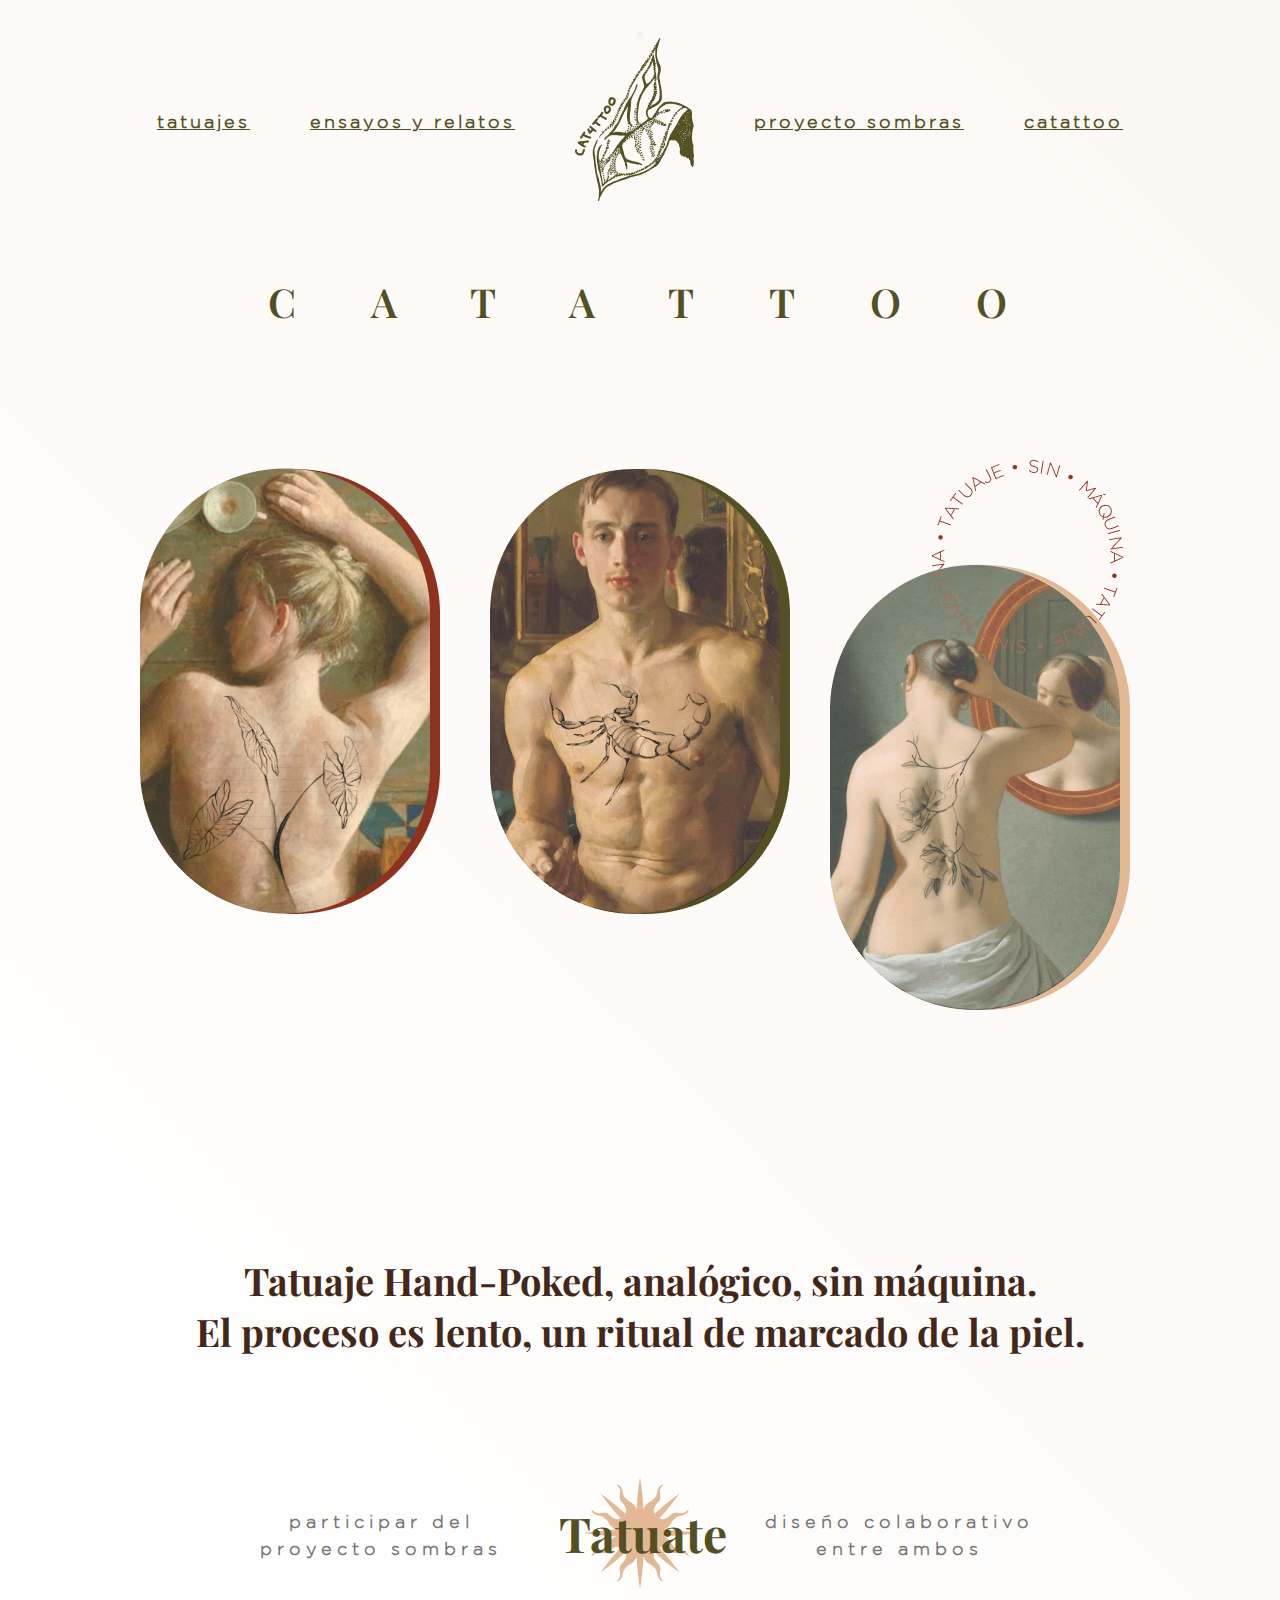
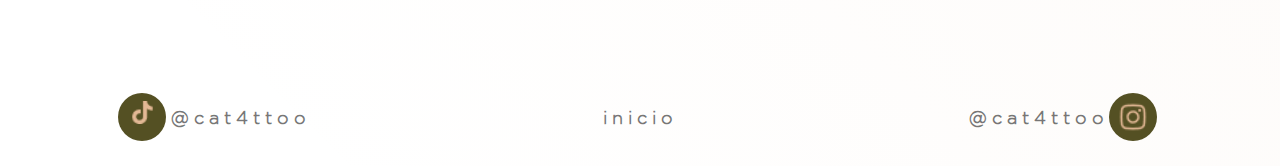
==== index.html @ f27d9f64 "prueba og" ====
<!DOCTYPE html>
<html lang="en">

<head>
    <meta charset="UTF-8">
    <meta http-equiv="X-UA-Compatible" content="IE=edge">
    <!-- OPEN GRAPH -->
    <meta property="og:title" content="Catattoo" />
    <meta property="og:description"
        content="Tatuaje Hand-Poked, analógico, sin máquina. El proceso es lento, un ritual de marcado de la piel." />
    <meta property="og:image" content="https://catattoo.netlify.app/images/logoPrincipal.png" />
    <meta property="og:url" content="https://catattoo.netlify.app/" />
    <!-- SEO -->
    <meta name="description"
        content="Tatuaje Hand-Poked, analógico, sin máquina.
        El proceso es lento, un ritual de marcado de la piel..">
    <meta name="keywords"
        content="tatuajes, handpoked, sin maquina, sombras, proyecto sombras, plantas, urbanismo, tattoo, plantas nativas, Catalina Santero, arboles">
    <meta name="viewport" content="width=device-width, initial-scale=1.0">
    <!-- B O O T S T R A P -->
    <link href="https://cdn.jsdelivr.net/npm/bootstrap@5.1.3/dist/css/bootstrap.min.css" rel="stylesheet"
        integrity="sha384-1BmE4kWBq78iYhFldvKuhfTAU6auU8tT94WrHftjDbrCEXSU1oBoqyl2QvZ6jIW3" crossorigin="anonymous">
    <link rel="shortcut icon" href="./images/group4.png" type="image/x-icon">
    <link rel="stylesheet" href="./styles/estilos.css">
    <title>Catattoo</title>
</head>

<body>
    <header class="header">
        <nav class="navbar navbar-expand-lg navbar-light">
            <div class="container-fluid">
                <!-- Se agrega div para poder centrar -->
                <div></div>
                <div class="navegacion">
                    <a class="navbar-brand" href="./index.html">
                        <img src="./images/logoPrincipal.png" alt="">
                    </a>
                </div>
                <button class="navbar-toggler menu" type="button" data-bs-toggle="collapse"
                    data-bs-target="#navbarNavDropdown" aria-controls="navbarNavDropdown" aria-expanded="false"
                    aria-label="Toggle navigation">
                    <span class="navbar-toggler-icon"></span>
                </button>
                <div class="collapse navbar-collapse " id="navbarNavDropdown">
                    <ul class="navbar-nav">
                        <li class="nav-item navUno">
                            <a class="nav-link" aria-current="page" href="./sections/tatuajes.html">tatuajes</a>
                            <img class="hover" src="./images/hover.png" alt="sol">
                        </li>
                        <li class="nav-item navUno">
                            <a class="nav-link" href="./sections/relatos.html">ensayos y relatos</a>
                            <img class="hover" src="./images/hover.png" alt="sol">
                        </li>
                        <li>
                            <a class="navbar-brand navLogo" href="index.html">
                                <img src="./images/logoPrincipal.png" alt="sol">
                            </a>
                        </li>
                        <li class="nav-item navUno">
                            <a class="nav-link" href="./sections/proyectosombras.html">proyecto sombras</a>
                            <img class="hover" src="./images/hover.png" alt="sol">
                        </li>
                        <li class="nav-item navUno">
                            <a class="nav-link" href="./sections/catatto.html">catattoo</a>
                            <img class="hover" src="./images/hover.png" alt="sol">
                        </li>
                    </ul>
                </div>
            </div>
        </nav>
    </header>
    <main>
        <h1>CATATTOO</h1>
        <section class="main__section">
            <div id="carouselExampleIndicators" class="carousel slide" data-bs-ride="carousel">
                <div class="carousel-indicators">
                    <button type="button" data-bs-target="#carouselExampleIndicators" data-bs-slide-to="0"
                        class="active" aria-current="true" aria-label="Slide 1"></button>
                    <button type="button" data-bs-target="#carouselExampleIndicators" data-bs-slide-to="1"
                        aria-label="Slide 2"></button>
                    <button type="button" data-bs-target="#carouselExampleIndicators" data-bs-slide-to="2"
                        aria-label="Slide 3"></button>
                </div>
                <div class="carousel-inner">
                    <div class="carousel-item active">
                        <div class="main__card2">
                            <img src="./images/main1.png" class="main__img" alt="catatto">
                        </div>
                    </div>
                    <div class="carousel-item">
                        <div class="main__card2">
                            <img src="./images/main2.png" class="main__img" alt="catatto">
                        </div>
                    </div>
                    <div class="carousel-item">
                        <div class="main__card2">
                            <img src="./images/main3.png" class="main__img" alt="catatto">
                        </div>
                    </div>
                </div>
                <button class="carousel-control-prev" type="button" data-bs-target="#carouselExampleIndicators"
                    data-bs-slide="prev">
                    <span class="carousel-control-prev-icon" aria-hidden="true"></span>
                    <span class="visually-hidden">Previous</span>
                </button>
                <button class="carousel-control-next" type="button" data-bs-target="#carouselExampleIndicators"
                    data-bs-slide="next">
                    <span class="carousel-control-next-icon" aria-hidden="true"></span>
                    <span class="visually-hidden">Next</span>
                </button>
            </div>
        </section>
        <div class="main__images">
            <div>
                <img class="imagen__home1" src="./images/main1.png" alt="tattoo1">
            </div>
            <div>
                <img class="imagen__home2" src="./images/main2.png" alt="tattoo2">
            </div>
            <img class="imagen__home3" src="./images/carousel3.png" alt="tattoo3">
        </div>
        <p class="main__texto texto">
            Tatuaje Hand-Poked, analógico, sin máquina. <br />
            El proceso es lento, un ritual de marcado de la piel.
        </p>
        <div class="main__subtitulos">
            <h2 class="subtitulo">participar del<br>proyecto sombras</h2>
            <div class="contenedor">
                <img src="./images/sol.png" alt="sol">
                <h2 class="texto--tatuate">Tatuate</h2>
            </div>
            <h2 class="subtitulo">diseño colaborativo<br>entre ambos</h2>
        </div>
    </main>
    <footer>
        <div class="footer__tiktok">
            <div>
                <a href="https://www.instagram.com/cat4ttoo/?hl=es"> <img src="./images/tiktok.png" alt="instagram"> </a>
            </div>
            <h2 class="subtitulo">@cat4ttoo</h2>
        </div>
        <div class="footer__home">
            <a class="subtitulo" href="index.html">inicio</a>
        </div>
        <div class="footer__instagram">
            <h2 class="subtitulo">@cat4ttoo</h2>
            <div>
                <a href="https://www.instagram.com/cat4ttoo/?hl=es"> <img src="./images/instagram.png" alt="instagram"> </a>
            </div>
        </div>
    </footer>
    <script src="https://cdn.jsdelivr.net/npm/bootstrap@5.1.3/dist/js/bootstrap.bundle.min.js"
        integrity="sha384-ka7Sk0Gln4gmtz2MlQnikT1wXgYsOg+OMhuP+IlRH9sENBO0LRn5q+8nbTov4+1p" crossorigin="anonymous">
    </script>
</body>

</html>
---- styles/estilos.css ----
@import url('https://fonts.googleapis.com/css2?family=Playfair+Display:wght@500&display=swap');

* {
    margin: 0;
    padding: 0;
}

@font-face {
    font-family: "gotham";
    src: url(../fonts/gotham.ttf);
    font-style: normal;
}

/* HEADER */


.header {
    display: flex;
    justify-content: center;
    padding: 20px 0;
}

.header nav div ul {
    display: flex;
    align-items: center;
}

.header nav div ul li {
    padding: 0 30px;
}

.nav-link {
    font-family: 'gotham';
    font-size: 18px;
    color: #545023;
    letter-spacing: 3px;
    font-weight: 600;
    z-index: 1;
}

.header nav div div ul li {
    display: flex;
    flex-direction: column;
    justify-content: center;
    align-items: center;
}

.hover {
    display: none;
}

.navUno:hover>img {
    display: block;
    position: absolute;
    padding-top: 50px;
}

/* MAIN */

.navegacion {
    display: none;
}

h1 {
    font-family: 'Playfair Display', serif;
    ;
    color: #545023;
    font-size: 40px;
    text-align: center;
    letter-spacing: 75px;
    margin-top: 50px;
    margin-left: 70px;
    font-weight: 600;
}

body {
    text-align: center;
    background: rgb(255, 255, 255);
    background: linear-gradient(45deg, rgba(255, 255, 255, 0) 10%, rgba(227, 184, 149, 0.1) 90%);
}


.main__images {
    display: flex;
    justify-content: center;
    align-items: center;
    margin-top: -50px;
}

.main__images div {
    height: 697px;
    width: 320px;
    padding-top: 190px;
    margin-right: 30px;
}

.main__texto {
    margin-left: auto;
    margin-right: auto;
    margin: 90px 15px 0 15px;
}

.texto {
    font-family: 'Playfair Display', serif;
    color: #442719;
    font-size: 38px;
    text-align: center;
    font-weight: bold;
}

.main__subtitulos {
    display: flex;
    justify-content: center;
    align-items: center;
    margin-top: 120px;
}

.main__subtitulos .subtitulo {
    width: 405px;
}

.subtitulo {
    font-family: "gotham";
    color: #0000008c;
    font-size: 18px;
    font-weight: 600;
    text-align: center;
    letter-spacing: 5px;
    line-height: 1.5;
}

.contenedor {
    position: relative;
    text-align: center;
}

.texto--tatuate {
    font-family: 'Playfair Display', serif;
    color: #545023;
    font-size: 3em;
    font-weight: bold;
    position: absolute;
    top: 24px;
    left: -25px;
}

/* CAROUSEL */

.carousel {
    display: none;
}

.carousel-indicators [data-bs-target] {
    border-radius: 100%;
    height: 20px;
    width: 20px;
    background-color: #D9D9D9;
}

.carousel-indicators .active {
    background-color: #8F311F;
}

.carousel-indicators {
    top: 480px;
}

.carousel-control-next-icon,
.carousel-control-prev-icon {
    display: none;
}

.carousel-inner {
    margin-top: 70px;
}

/* FOOTER SEBAS */

footer {
    margin-bottom: 0;
    margin-top: 100px;
    padding-bottom: 25px;
    display: flex;
    justify-content: space-between;
}

a:hover {
    color: #000000b3;
}

footer div {
    width: 311px;
}

footer div a {
    text-decoration: none;
}

.footer__home {
    display: flex;
    justify-content: center;
    align-items: center;
}

.footer__instagram {
    display: flex;
    justify-content: start;
    align-items: center;
}

.footer__instagram img {
    width: 32px;
    height: 32px;
    position: relative;
    top: 8px;
}

.footer__instagram div {
    height: 48px;
    width: 48px;
    background-color: #545023;
    border-radius: 100%;
}

.footer__tiktok {
    display: flex;
    justify-content: end;
    align-items: center;
}

.footer__tiktok img {
    width: 23px;
    height: 23px;
    position: relative;
    top: 8px;
}

.footer__tiktok div {
    height: 48px;
    width: 48px;
    background-color: #545023;
    border-radius: 100%;
    margin-right: 5px;
}

/* SECCIÓN CATTATOO */

.catattoo {
    display: flex;
    align-items: flex-start;
    justify-content: center;
    margin: 70px 0 230px;
}

.catattoo div {
    width: 500px;
    margin-top: 40px;
}

.catattoo div img {
    width: 340px;
}

.catattoo div h1 {
    display: flex;
    letter-spacing: 10px;
    margin-top: 0;
    font-family: 'Playfair Display', serif;
}

.catattoo div p {
    font-family: 'gotham';
    text-align: start;
    text-indent: 20%;
    margin-top: 40px;
    color: #545023;
    letter-spacing: 1px;
}

.catattoo div div img {
    width: 50px;
}

/* TATUAJES*/

/* TATUJES */

.banner{
    margin: 50px 0;
}

.banner2{
    margin: 200px 0;
}

.banner3{
    margin: 150px 0;
}

.tatuajesTitulo{
    display: flex;
    justify-content: center;
    align-items: center;
    margin: 150px 0;
}

.tatuajesTitulo h1{
    font-size: 32px;
}

.tatuajesTitulo img{
    width: 60px;
    padding-top: 40px;
}

.tatuajesH2 {
    font-family: 'Playfair Display', serif;
    color: #545023;
    font-size: 30px;
    text-align: center;
    letter-spacing: 15px;
    font-weight: 600;
}

.tatuajesSegundoTitulo{
    display: flex;
    justify-content: center;
    align-items: center;
    margin: 100px 0;
}


.subtituloTatuajes{
    font-family: "gotham";
    color: #0000008c;
    font-size: 18px;
    font-weight: 600;
    text-align: center;
    letter-spacing: 1px;
    line-height: 1.5;
    width: 350px;
    margin: 0 50px;
}

/* Relatos */
.titulos__relatos {
    font-family: 'Playfair Display', serif;
    font-weight: 600;
    font-size: 1em;
    text-align: start;
}

.titulos__relatos--gotham {
    font-family: 'gotham';
    font-weight: bolder;
    font-size: 1em;
    text-align: start;
}

.container__relato1 {
    background-image: url("../images/fondoPapel.png");
    width: 843px;
    height: 570px;
    margin-left: auto;
    margin-right: auto;
}

.relato1 {
    font-family: 'Playfair Display', serif;
    font-weight: 500;
    font-size: 1em;
    padding-top: 110px;
    padding-left: 150px;
    letter-spacing: 0.5px;
    text-align: start;
}

.container__relato2 {
    width: 794px;
    margin-left: auto;
    margin-right: auto;
    margin-top: 100px;
}

.relato2 {
    font-family: "gotham";
    margin-bottom: 70px;
    padding-left: 14px;
    text-align: start;
}

.container__relato3 {
    background-image: url("../images/fondoPapel2.png");
    width: 397px;
    height: 445px;
    margin-top: 50px;
}

.relato3 {
    font-family: 'Playfair Display', serif;
    font-weight: 400;
    font-size: 1em;
    color: #8F311F;
    padding: 30px 0 0 50px;
    text-align: start;
}

.container__relatos {
    display: flex;
    justify-content: center;
    margin: 50px
}

.container__relato4 {
    width: 500px;
    margin-left: 50px;
}

.relato4 {
    font-family: 'Playfair Display', serif;
    font-weight: 400;
    font-size: 1em;
    color: #545023;
    text-align: start;
}

.container__relato5 {
    width: 794px;
    margin-left: auto;
    margin-right: auto;
    margin-top: 50px;
}

hr {
    width: 980px;
    margin: auto
}

.marginS {
    margin: 100px;
}

/* Proyecto sombras */
.video {
    width: 1008px;
    height: 567px;
    margin-top: 100px;
}

.proyectoTitulo {
    font-family: 'Playfair Display', serif;
    font-size: 2em;
    color: #545023;
    letter-spacing: 10px;
    margin: 0 40px;
    font-weight: 700;
}

.sol {
    width: 40px;
    margin-bottom: 30px;
}

.proyectoSubtitulo--1 {
    font-family: 'Playfair Display', serif;
    font-size: 1.4em;
    color: #442719;
    letter-spacing: 5px;
    margin: 0 0 0 0;
    font-weight: 700;
    text-align: center;
}

.proyectoSubtitulo--2 {
    font-family: 'Playfair Display', serif;
    font-size: 1.4em;
    color: #8F311F;
    letter-spacing: 5px;
    margin: 0 0 0 140px;
    font-weight: 700;
    text-align: center;
}

.proyectoParrafo--1 {
    font-family: 'Gotham';
    font-size: 1em;
    width: 900px;
    text-align: center;
    margin: 100px auto;
    line-height: 35px;
}

.proyectoSubtitulo--3 {
    font-family: "Gotham";
    font-size: 1.4em;
    text-align: center;
    margin-bottom: 60px;
}

.proyectoSubtitulo--4 {
    font-family: 'Playfair Display', serif;
    font-size: 1.8em;
    color: #C2AB1D;
    font-weight: 700;
    width: 200px;
    text-align: center;
}

.proyectoSubtitulo--5 {
    font-family: 'Playfair Display', serif;
    font-size: 1.8em;
    color: #8F311F;
    font-weight: 700;
    width: 200px;
    text-align: center;
}

.sol--2 {
    margin: 20px 200px;
}

.main__lineaTiempo {
    margin-top: 100px;
}

.texto__izquierda {
    font-family: "Gotham";
    font-size: 1em;
    text-align: end;
    width: 370px;
    margin: 30px 0 135px 0;
}

.texto__derecha {
    font-family: "Gotham";
    font-size: 1em;
    text-align: start;
    width: 370px;
    margin-bottom: 125px;
}

.proyectoSubtitulo--rojoIzquierda {
    font-family: 'Playfair Display', serif;
    font-size: 1.8em;
    color: #8F311F;
    font-weight: 700;
    text-align: end;
    margin-top: 10px;
}

.proyectoSubtitulo--amarilloIzquierda {
    font-family: 'Playfair Display', serif;
    font-size: 1.8em;
    color: #C2AB1D;
    font-weight: 700;
    text-align: end;
    margin-bottom: 115px;
}

.lineaTiempo {
    margin: 50px 80px;
}

.proyectoSubtitulo--rojoDerecha {
    font-family: 'Playfair Display', serif;
    font-size: 1.8em;
    color: #8F311F;
    font-weight: 700;
    text-align: start;
    margin: 146px 0 150px 0;
}

.proyectoSubtitulo--amarilloDerecha {
    font-family: 'Playfair Display', serif;
    font-size: 1.8em;
    color: #C2AB1D;
    font-weight: 700;
    text-align: start;
    margin: 60px 0 150px 0;
}

.numero {
    font-family: 'Playfair Display', serif;
    font-size: 10em;
    color: #E3B895;
    font-weight: 700;
    text-align: center;
    margin-bottom: 70px;
}

.main__arboles {
    margin-top: 150px;
}

.solRojo {
    margin: 100px 60px 0 60px;
}

.proyectoParrafo--2 {
    font-family: "Gotham";
    font-size: 1em;
    width: 290px;
    text-align: center;
    border: 2px solid #000000;
    padding-bottom: 20px;
    border-width: 0 0 5px 0;
    margin-bottom: 150px;
}

.cafecito {
    font-family: 'Playfair Display', serif;
    font-size: 1.8em;
    color: #545023;
    letter-spacing: 10px;
    margin: 0 auto 15px auto;
    text-align: center;
    font-weight: 700;
    width: 493px;
}

.borderTop {
    border: 5px solid #E3B895;
    border-width: 5px 0 0 0;
    width: 250px;
    margin: 0 auto;
}

/* RESPONSIVE */

@media screen and (max-width: 1256px) {
    .header nav div ul li {
        padding: 0 20px;
    }
}

@media screen and (max-width: 1116px) {
    .header nav div ul li {
        padding: 0 10px;
    }
}

@media screen and (max-width: 991px) {
    .navbar-nav {
        position: absolute;
        left: 50%;
        top: 60%;
        background-color: white;
        border-radius: 12px;
        opacity: 80%;
        box-shadow: 1px 4px 5px 1px #a19e9e;
        height: 400px;
        width: 300px;
        display: flex;
        justify-content: center;
        align-items: center;
        z-index: 999;
    }

    .navegacion {
        display: block;
    }

    .navLogo {
        display: none;
    }

    .navbar {
        width: 100%;
        display: flex;
        justify-content: center;
    }

    .navbar-light .navbar-toggler-icon {
        background-image: url(../images/menu.png);
    }

    .navbar-toggler {
        border: none;
    }

    .collapse:not(.show) {
        border: none;
    }

    .navbar-toggler:focus {
        box-shadow: none;
    }

    .container-fluid {
        width: 80%;
    }

    .navUno a {
        padding: 30px 0;
        color: #000000;
    }

    .navbar-light .navbar-nav .nav-link {
        color: rgba(0, 0, 0, .9);
    }

    .navbar-brand {
        margin-right: 0;
        margin-left: 30px;
    }

    .main__images {
        display: none;
    }

    .main__texto {
        font-size: 30px;
    }

    /* MAIN */

    h1 {
        letter-spacing: 55px;
        margin-top: 50px;
        margin-left: 55px;
    }

    .main__texto {
        margin-top: 170px;
    }

    .main__subtitulos {
        flex-direction: column;
        margin: 60px 0 0 0;
    }

    .subtitulo {
        padding: 40px 0;
    }


    /* CAROUSEL */

    .carousel {
        display: block;
    }

    /* FOOTER */

    footer {
        margin-top: 40px;
    }

    .footer__instagram h2 {
        display: none;
    }

    .footer__tiktok h2 {
        display: none;
    }

    /* SECCIÓN CATTATOO */

    .catattoo {
        flex-direction: column;
        margin: 5px 0 30px;
    }

    .catattoo div {
        width: 100%;
        margin-top: 50px;
    }

    .catattoo div img {
        width: 250px;
    }

    .catattoo div h1 {
        display: flex;
        justify-content: center;
        font-size: 25px;
        margin: 30px 0;
    }

    .catattoo div p {
        padding-top: 30px;
        font-size: 20px;
        margin: 0 40px;
    }

    /* Relatos */

    hr {
        width: 600px;
    }

    .container__relato1 {
        background-image: url("../images/fondoPapelM.png");
        width: 590px;
        height: 395px;
    }
    
    .relato1 {
        font-size: 0.8em;
        padding-top: 50px;
        padding-left: 110px;
    }

    .container__relato2 {
        width: 590px;
        margin-top: 80px;
    }
    
    .relato2 {
        font-size: 0.8em;
        padding-left: 35px;
    }

    .marginS {
        margin: 75px;
    }

    .container__relato3 {
        background-image: url("../images/fondoPapel2M.png");
        width: 282px;
        height: 315px;
        margin-top: 0;
    }
    
    .relato3 {
        font-size: 0.8em;
        padding: 15px 0 0 25px;
    }
    
    .container__relatos {
        display: flex;
        flex-direction: column;
        align-items: center;
        margin: 50px
    }
    
    .container__relato4 {
        width: 250px;
        margin-left: 0;
    }
    
    .relato4 {
        font-size: 0.8em;
        margin-left: 10px;
    }

    .florRelatos {
        width: 275px;
        margin-left: 0px;
        margin-top: 30px;
        margin-bottom: 20px;
    }

    .container__relato5 {
        width: 590px;
        margin-left: auto;
        margin-right: auto;
        margin-top: 50px;
    }

    /* Proyecto sombras */
    
    .proyectoTitulo {
        font-size: 1.6em;
        letter-spacing: 5px;
        margin: 0 25px;
    }
    
    .sol {
        width: 35px;
        margin-bottom: 30px;
    }

    .video {
        width: 650px;
        height: 365.6px;
        margin-top: 100px;
    }
    
    .proyectoSubtitulo--1 {
        font-size: 1.2em;
        letter-spacing: 2px;
    }

    .proyectoSubtitulo--2 {
        font-size: 1.2em;
        letter-spacing: 2px;
        margin: 0 0 0 80px;
    }

    .proyectoParrafo--1 {
        font-size: 0.8em;
        width: 650px;
        line-height: 25px;
    }

    .proyectoSubtitulo--3 {
        font-size: 1.2em;
        margin-bottom: 60px;
    }

    .proyectoSubtitulo--4 {
        font-size: 1.6em;
        width: 200px;
    }

    .proyectoSubtitulo--5 {
        font-size: 1.6em;
        width: 200px;
    }

    .sol--2 {
        margin: 5px 70px;
        width: 80px;
        height: 80px;
    }

    .flecha {
        width: 400px;
    }

    .main__lineaTiempo {
        margin-top: 80px;
    }

    .texto__izquierda {
        font-size: 0.8em;
        width: 259px;
        margin: 35px 0 95px 0;
    }

    .texto__derecha {
        font-size: 0.8em;
        width: 259px;
        margin-bottom: 85px;
    }

    .proyectoSubtitulo--rojoIzquierda {
        font-size: 1.6em;
    }

    .proyectoSubtitulo--amarilloIzquierda {
        font-size: 1.6em;
        margin-bottom: 58px;
    }

    .lineaTiempo {
        margin: 50px 40px;
        width: 40px;
    }

    .proyectoSubtitulo--rojoDerecha {
        font-size: 1.6em;
        margin: 105px 0 100px 0;
    }

    .proyectoSubtitulo--amarilloDerecha {
        font-size: 1.6em;
        margin: 50px 0 120px 0;
    }

    .slideNativas {
        margin-top: 0;
    }

    .numero {
        font-size: 8em;
        margin-bottom: 70px;
        margin-top: -40px;
    }

    .main__arboles {
        margin-top: 80px;
    }

    .solRojo {
        height: 100px;
        width: 100px;
        margin: 90px 40px 0 40px;
    }

    .proyectoParrafo--2 {
        font-size: 0.8em;
        width: 230px;
        margin-bottom: 120px;
    }

    .cafecito {
        font-size: 1.6em;
        letter-spacing: 5px;
        width: 493px;
    }

    .borderTop {
        width: 200px;
    }
}

@media screen and (max-width: 760px) {
    .navbar-nav {
        left: 40%;
    }

    .tatuajesSegundoTitulo
    {
        flex-direction: column;
    }

    .tatuajesH2 {
        font-size: 25px;
        text-align: center;
        letter-spacing: 5px;
        font-weight: 600;
    }

    .subtituloTatuajes{
        padding: 25px 0;
    }
}

@media screen and (max-width: 669px) {
    h1 {
        letter-spacing: 15px;
        margin-top: 50px;
        margin-left: 17px;
    }

    .texto {
        font-size: 25px;
    }

    .carousel-inner {
        width: 100%;
    }

    .navbar-nav {
        left: 25%;
    }

    hr {
        width: 325px;
    }

    .container__relato1 {
        background-image: url("../images/fondoPapelS.png");
        width: 326px;
        height: 455px;
    }
    
    .relato1 {
        font-size: 0.7em;
        padding-top: 70px;
        padding-left: 50px;
    }

    .container__relato2 {
        width: 330px;
    }
    
    .relato2 {
        font-size: 0.7em;
    }

    .marginS {
        margin: 75px;
    }

    .container__relato3 {
        background-image: url("../images/fondoPapel2S.png");
        width: 265px;
        height: 280px;
    }
    
    .relato3 {
        font-size: 0.7em;
    }
    
    .container__relato4 {
        width: 250px;
        margin-left: 0;
    }
    
    .relato4 {
        font-size: 0.7em;
        margin-left: 10px;
    }

    .florRelatos {
        width: 225px;
        margin-left: 20px;
    }

    .container__relato5 {
        width: 330px;
        margin-left: auto;
        margin-right: auto;
        margin-top: 50px;
    }
}

@media screen and (max-width: 424px) {
    .navbar-nav {
        left: 7%;
    }

    .tatuajesTitulo{
        margin: 0;
    }

    .banner2{
        margin: 90px 0;
    }

    .banner3{
        margin: 90px 0;
    }

    .imgTatuajes{
        width: 400px;
    }

    .tatuajesH1{
        letter-spacing: 10px;
        margin-top: 50px;
        margin-left: 17px;
    }
}
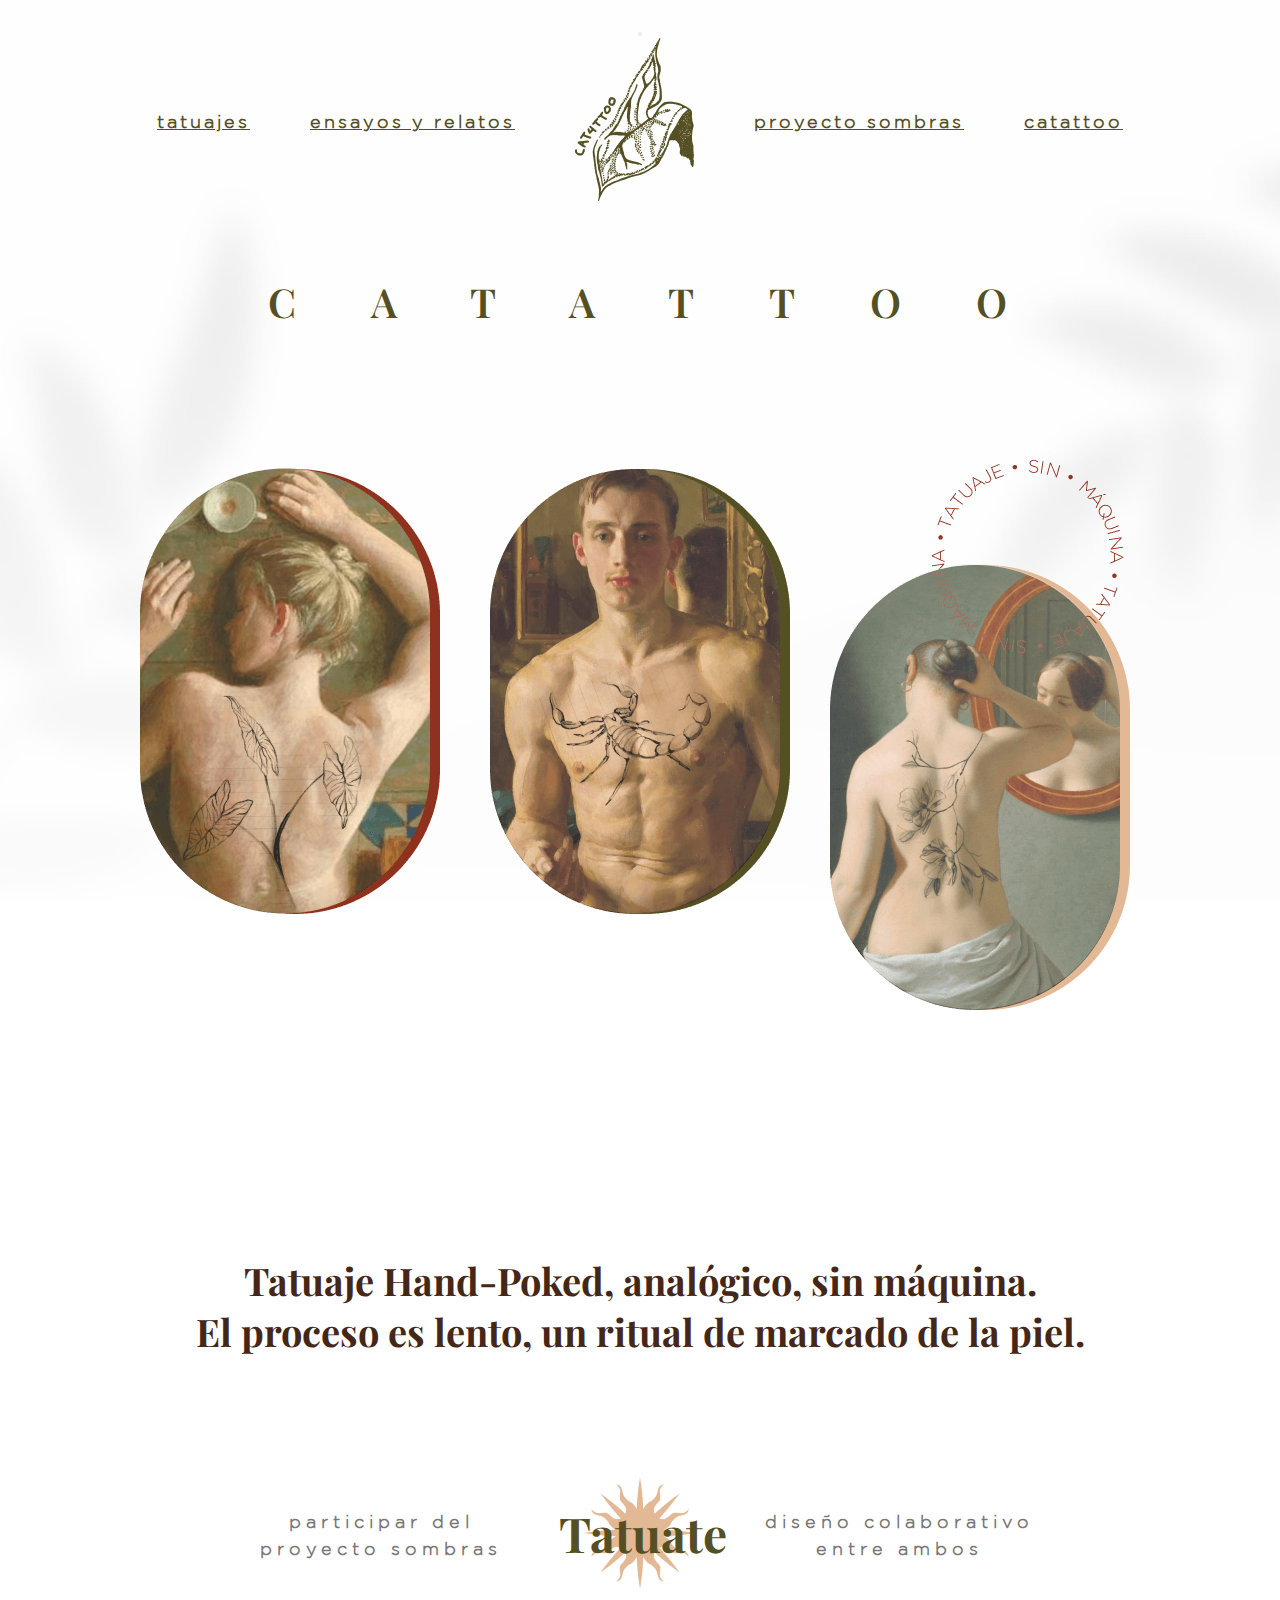
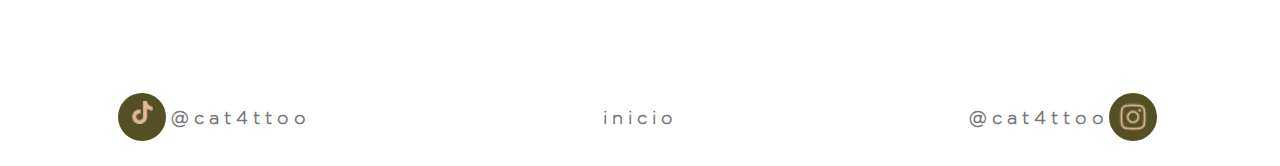
==== commit cbba56f0: "Favicon" ====
--- a/index.html
+++ b/index.html
@@ -8,7 +8,7 @@
     <meta property="og:title" content="Catattoo" />
     <meta property="og:description"
         content="Tatuaje Hand-Poked, analógico, sin máquina. El proceso es lento, un ritual de marcado de la piel." />
-    <meta property="og:image" content="https://catattoo.netlify.app/images/logoPrincipal.png" />
+    <meta property="og:image" content="https://catattoo.netlify.app/images/sol.png" />
     <meta property="og:url" content="https://catattoo.netlify.app/" />
     <!-- SEO -->
     <meta name="description"
@@ -20,7 +20,7 @@
     <!-- B O O T S T R A P -->
     <link href="https://cdn.jsdelivr.net/npm/bootstrap@5.1.3/dist/css/bootstrap.min.css" rel="stylesheet"
         integrity="sha384-1BmE4kWBq78iYhFldvKuhfTAU6auU8tT94WrHftjDbrCEXSU1oBoqyl2QvZ6jIW3" crossorigin="anonymous">
-    <link rel="shortcut icon" href="./images/group4.png" type="image/x-icon">
+    <link rel="shortcut icon" href="./images/favicon.png" type="image/x-icon">
     <link rel="stylesheet" href="./styles/estilos.css">
     <title>Catattoo</title>
 </head>
--- a/styles/estilos.css
+++ b/styles/estilos.css
@@ -77,8 +77,20 @@
     text-align: center;
     background: rgb(255, 255, 255);
     background: linear-gradient(45deg, rgba(255, 255, 255, 0) 10%, rgba(227, 184, 149, 0.1) 90%);
-}
-
+    background-image: url("../images/fondoSombras.png");
+    background-repeat: no-repeat;
+    background-position: center;
+    background-attachment: fixed;
+    background-size: cover;
+}
+
+/* .fondoSombras {
+    background-image: url("../images/fondoSombras.png");
+    background-repeat: no-repeat;
+    background-position: center;
+    background-attachment: fixed;
+    background-size: cover;
+} */
 
 .main__images {
     display: flex;
@@ -1096,6 +1108,142 @@
         margin-right: auto;
         margin-top: 50px;
     }
+
+    /* Proyecto sombras */
+    
+    .proyectoTitulo {
+        font-size: 1.2em;
+        margin: 0 10px;
+    }
+    
+    .sol {
+        width: 25px;
+    }
+
+    .video {
+        width: 340px;
+        height: 191.2px;
+        margin-top: 70px;
+    }
+    
+    .proyectoSubtitulo--1 {
+        font-size: 1.0em;
+    }
+
+    .proyectoSubtitulo--2 {
+        font-size: 1.0em;
+        margin: 0 0 0 10px;
+    }
+
+    .proyectoParrafo--1 {
+        font-size: 0.6em;
+        width: 340px;
+        line-height: 20px;
+        margin: 70px auto;
+    }
+
+    .proyectoSubtitulo--3 {
+        font-size: 1.0em;
+        margin-bottom: 60px;
+    }
+
+    .proyectoSubtitulo--4 {
+        font-size: 1em;
+        width: 110px;
+    }
+
+    .proyectoSubtitulo--5 {
+        font-size: 1em;
+        width: 110px;
+    }
+
+    .sol--2 {
+        margin: 5px 30px;
+        width: 50px;
+        height: 50px;
+    }
+
+    .flecha {
+        width: 250px;
+    }
+
+    .main__lineaTiempo {
+        margin-top: 50px;
+    }
+
+    .texto__izquierda {
+        font-size: 0.6em;
+        width: 135px;
+        margin: 25px 0 55px 0;
+    }
+
+    .texto__derecha {
+        font-size: 0.6em;
+        width: 135px;
+        margin-bottom: 35px;
+    }
+
+    .proyectoSubtitulo--rojoIzquierda {
+        font-size: 1.2em;
+        margin-top: 22px;
+    }
+
+    .proyectoSubtitulo--amarilloIzquierda {
+        font-size: 1.2em;
+        margin-bottom: 35px;
+    }
+
+    .lineaTiempo {
+        margin: 50px 20px 120px 20px;
+        width: 30px;
+    }
+
+    .proyectoSubtitulo--rojoDerecha {
+        font-size: 1.2em;
+        margin: 65px 0 50px 0;
+    }
+
+    .proyectoSubtitulo--amarilloDerecha {
+        font-size: 1.2em;
+        margin: 48px 0 70px 0;
+    }
+
+    .slideNativas {
+        margin-top: -30px;
+    }
+
+    .imgNativa {
+        width: 350px;
+    }
+
+    .numero {
+        font-size: 6em;
+        margin-bottom: 70px;
+        margin-top: -40px;
+    }
+
+    .solRojo {
+        height: 70px;
+        width: 70px;
+        margin: 110px 5px 0 5px;
+    }
+
+    .proyectoParrafo--2 {
+        font-size: 0.6em;
+        width: 111px;
+        margin-bottom: 85px;
+        height: 101px;
+        padding-bottom: 10px;
+    }
+
+    .cafecito {
+        font-size: 1.2em;
+        width: 340px;
+    }
+
+    .borderTop {
+        width: 100px;
+    }
 }
 
 @media screen and (max-width: 424px) {
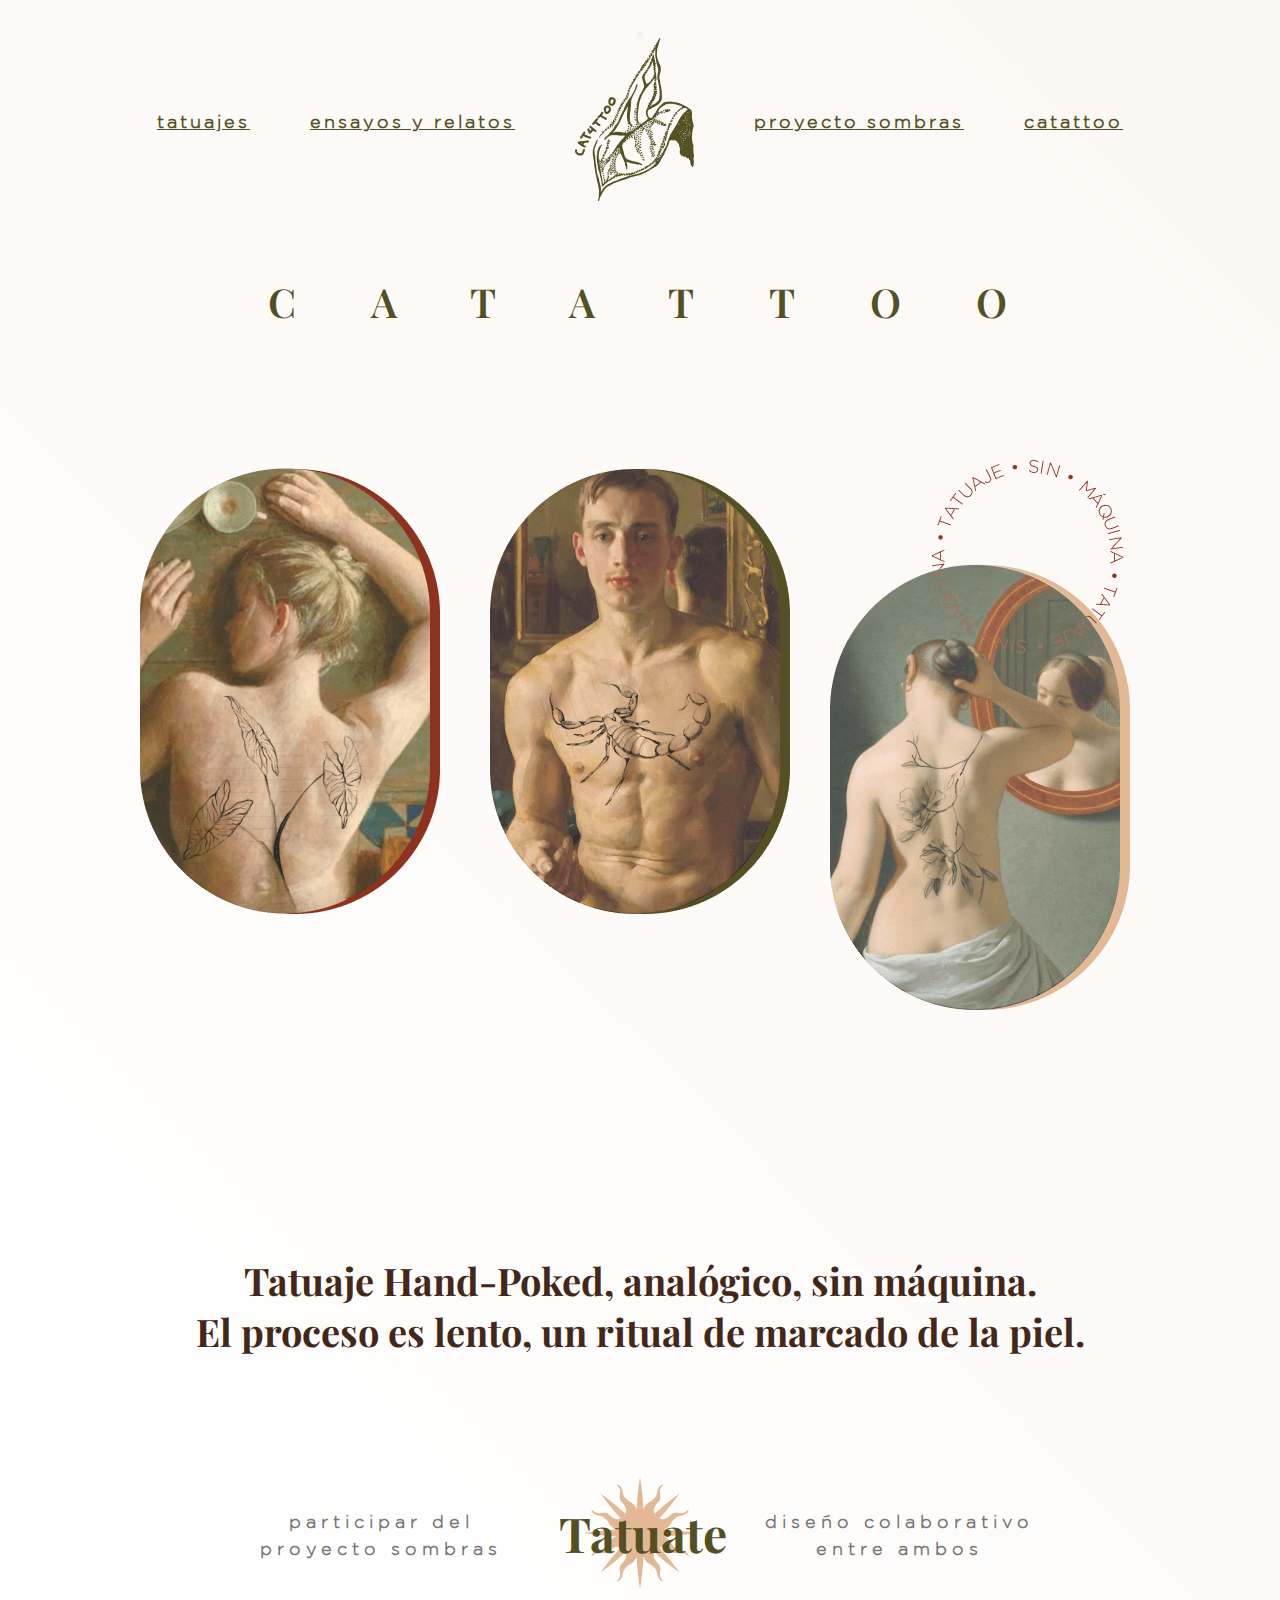
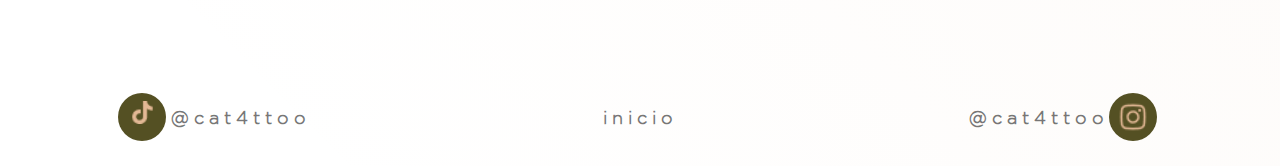
==== commit 030c0296: "se agregan dis y nat" ====
--- a/index.html
+++ b/index.html
@@ -20,7 +20,7 @@
     <!-- B O O T S T R A P -->
     <link href="https://cdn.jsdelivr.net/npm/bootstrap@5.1.3/dist/css/bootstrap.min.css" rel="stylesheet"
         integrity="sha384-1BmE4kWBq78iYhFldvKuhfTAU6auU8tT94WrHftjDbrCEXSU1oBoqyl2QvZ6jIW3" crossorigin="anonymous">
-    <link rel="shortcut icon" href="./images/favicon.png" type="image/x-icon">
+    <link rel="shortcut icon" href="./images/favicon2.png" type="image/x-icon">
     <link rel="stylesheet" href="./styles/estilos.css">
     <title>Catattoo</title>
 </head>
--- a/styles/estilos.css
+++ b/styles/estilos.css
@@ -77,20 +77,8 @@
     text-align: center;
     background: rgb(255, 255, 255);
     background: linear-gradient(45deg, rgba(255, 255, 255, 0) 10%, rgba(227, 184, 149, 0.1) 90%);
-    background-image: url("../images/fondoSombras.png");
-    background-repeat: no-repeat;
-    background-position: center;
-    background-attachment: fixed;
-    background-size: cover;
-}
-
-/* .fondoSombras {
-    background-image: url("../images/fondoSombras.png");
-    background-repeat: no-repeat;
-    background-position: center;
-    background-attachment: fixed;
-    background-size: cover;
-} */
+}
+
 
 .main__images {
     display: flex;
@@ -628,6 +616,7 @@
     text-align: center;
     font-weight: 700;
     width: 493px;
+    text-decoration: none;
 }
 
 .borderTop {
@@ -1001,6 +990,7 @@
         font-size: 1.6em;
         letter-spacing: 5px;
         width: 493px;
+        
     }
 
     .borderTop {
@@ -1108,142 +1098,6 @@
         margin-right: auto;
         margin-top: 50px;
     }
-
-    /* Proyecto sombras */
-    
-    .proyectoTitulo {
-        font-size: 1.2em;
-        margin: 0 10px;
-    }
-    
-    .sol {
-        width: 25px;
-    }
-
-    .video {
-        width: 340px;
-        height: 191.2px;
-        margin-top: 70px;
-    }
-    
-    .proyectoSubtitulo--1 {
-        font-size: 1.0em;
-    }
-
-    .proyectoSubtitulo--2 {
-        font-size: 1.0em;
-        margin: 0 0 0 10px;
-    }
-
-    .proyectoParrafo--1 {
-        font-size: 0.6em;
-        width: 340px;
-        line-height: 20px;
-        margin: 70px auto;
-    }
-
-    .proyectoSubtitulo--3 {
-        font-size: 1.0em;
-        margin-bottom: 60px;
-    }
-
-    .proyectoSubtitulo--4 {
-        font-size: 1em;
-        width: 110px;
-    }
-
-    .proyectoSubtitulo--5 {
-        font-size: 1em;
-        width: 110px;
-    }
-
-    .sol--2 {
-        margin: 5px 30px;
-        width: 50px;
-        height: 50px;
-    }
-
-    .flecha {
-        width: 250px;
-    }
-
-    .main__lineaTiempo {
-        margin-top: 50px;
-    }
-
-    .texto__izquierda {
-        font-size: 0.6em;
-        width: 135px;
-        margin: 25px 0 55px 0;
-    }
-
-    .texto__derecha {
-        font-size: 0.6em;
-        width: 135px;
-        margin-bottom: 35px;
-    }
-
-    .proyectoSubtitulo--rojoIzquierda {
-        font-size: 1.2em;
-        margin-top: 22px;
-    }
-
-    .proyectoSubtitulo--amarilloIzquierda {
-        font-size: 1.2em;
-        margin-bottom: 35px;
-    }
-
-    .lineaTiempo {
-        margin: 50px 20px 120px 20px;
-        width: 30px;
-    }
-
-    .proyectoSubtitulo--rojoDerecha {
-        font-size: 1.2em;
-        margin: 65px 0 50px 0;
-    }
-
-    .proyectoSubtitulo--amarilloDerecha {
-        font-size: 1.2em;
-        margin: 48px 0 70px 0;
-    }
-
-    .slideNativas {
-        margin-top: -30px;
-    }
-
-    .imgNativa {
-        width: 350px;
-    }
-
-    .numero {
-        font-size: 6em;
-        margin-bottom: 70px;
-        margin-top: -40px;
-    }
-
-    .solRojo {
-        height: 70px;
-        width: 70px;
-        margin: 110px 5px 0 5px;
-    }
-
-    .proyectoParrafo--2 {
-        font-size: 0.6em;
-        width: 111px;
-        margin-bottom: 85px;
-        height: 101px;
-        padding-bottom: 10px;
-    }
-
-    .cafecito {
-        font-size: 1.2em;
-        width: 340px;
-    }
-
-    .borderTop {
-        width: 100px;
-    }
 }
 
 @media screen and (max-width: 424px) {
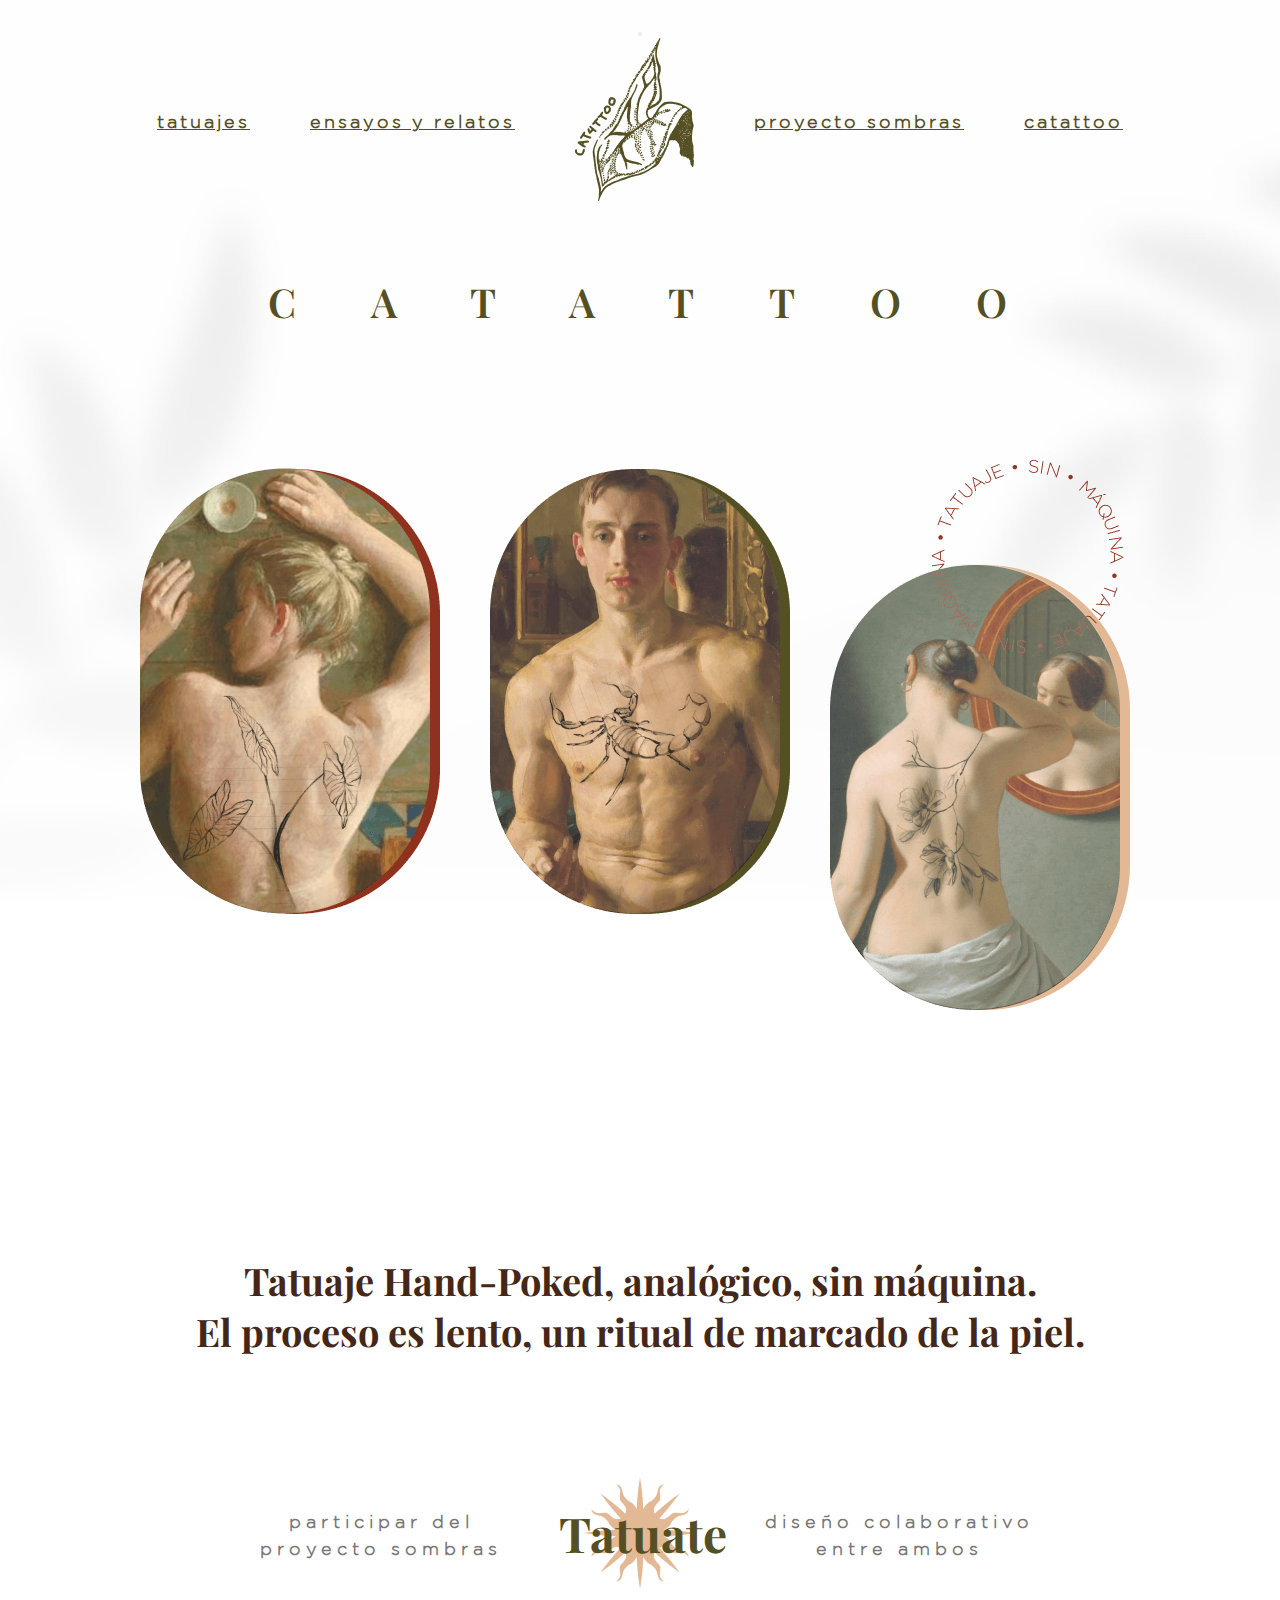
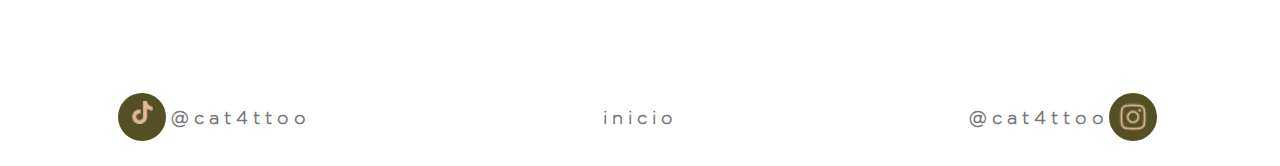
==== commit c2330c01: "correcciones" ====
--- a/index.html
+++ b/index.html
@@ -135,7 +135,7 @@
     <footer>
         <div class="footer__tiktok">
             <div>
-                <a href="https://www.instagram.com/cat4ttoo/?hl=es"> <img src="./images/tiktok.png" alt="instagram"> </a>
+                <a href="https://vm.tiktok.com/ZMNDnYn7E"> <img src="./images/tiktok.png" alt="tiktok"> </a>
             </div>
             <h2 class="subtitulo">@cat4ttoo</h2>
         </div>
--- a/styles/estilos.css
+++ b/styles/estilos.css
@@ -77,8 +77,20 @@
     text-align: center;
     background: rgb(255, 255, 255);
     background: linear-gradient(45deg, rgba(255, 255, 255, 0) 10%, rgba(227, 184, 149, 0.1) 90%);
-}
-
+    background-image: url("../images/fondoSombras.png");
+    background-repeat: no-repeat;
+    background-position: center;
+    background-attachment: fixed;
+    background-size: cover;
+}
+
+/* .fondoSombras {
+    background-image: url("../images/fondoSombras.png");
+    background-repeat: no-repeat;
+    background-position: center;
+    background-attachment: fixed;
+    background-size: cover;
+} */
 
 .main__images {
     display: flex;
@@ -1098,6 +1110,142 @@
         margin-right: auto;
         margin-top: 50px;
     }
+
+    /* Proyecto sombras */
+    
+    .proyectoTitulo {
+        font-size: 1.2em;
+        margin: 0 10px;
+    }
+    
+    .sol {
+        width: 25px;
+    }
+
+    .video {
+        width: 340px;
+        height: 191.2px;
+        margin-top: 70px;
+    }
+    
+    .proyectoSubtitulo--1 {
+        font-size: 1.0em;
+    }
+
+    .proyectoSubtitulo--2 {
+        font-size: 1.0em;
+        margin: 0 0 0 10px;
+    }
+
+    .proyectoParrafo--1 {
+        font-size: 0.6em;
+        width: 340px;
+        line-height: 20px;
+        margin: 70px auto;
+    }
+
+    .proyectoSubtitulo--3 {
+        font-size: 1.0em;
+        margin-bottom: 60px;
+    }
+
+    .proyectoSubtitulo--4 {
+        font-size: 1em;
+        width: 110px;
+    }
+
+    .proyectoSubtitulo--5 {
+        font-size: 1em;
+        width: 110px;
+    }
+
+    .sol--2 {
+        margin: 5px 30px;
+        width: 50px;
+        height: 50px;
+    }
+
+    .flecha {
+        width: 250px;
+    }
+
+    .main__lineaTiempo {
+        margin-top: 50px;
+    }
+
+    .texto__izquierda {
+        font-size: 0.6em;
+        width: 135px;
+        margin: 25px 0 55px 0;
+    }
+
+    .texto__derecha {
+        font-size: 0.6em;
+        width: 135px;
+        margin-bottom: 35px;
+    }
+
+    .proyectoSubtitulo--rojoIzquierda {
+        font-size: 1.2em;
+        margin-top: 22px;
+    }
+
+    .proyectoSubtitulo--amarilloIzquierda {
+        font-size: 1.2em;
+        margin-bottom: 35px;
+    }
+
+    .lineaTiempo {
+        margin: 50px 20px 120px 20px;
+        width: 30px;
+    }
+
+    .proyectoSubtitulo--rojoDerecha {
+        font-size: 1.2em;
+        margin: 65px 0 50px 0;
+    }
+
+    .proyectoSubtitulo--amarilloDerecha {
+        font-size: 1.2em;
+        margin: 48px 0 70px 0;
+    }
+
+    .slideNativas {
+        margin-top: -30px;
+    }
+
+    .imgNativa {
+        width: 350px;
+    }
+
+    .numero {
+        font-size: 6em;
+        margin-bottom: 70px;
+        margin-top: -40px;
+    }
+
+    .solRojo {
+        height: 70px;
+        width: 70px;
+        margin: 110px 5px 0 5px;
+    }
+
+    .proyectoParrafo--2 {
+        font-size: 0.6em;
+        width: 111px;
+        margin-bottom: 85px;
+        height: 101px;
+        padding-bottom: 10px;
+    }
+
+    .cafecito {
+        font-size: 1.2em;
+        width: 340px;
+    }
+
+    .borderTop {
+        width: 100px;
+    }
 }
 
 @media screen and (max-width: 424px) {
